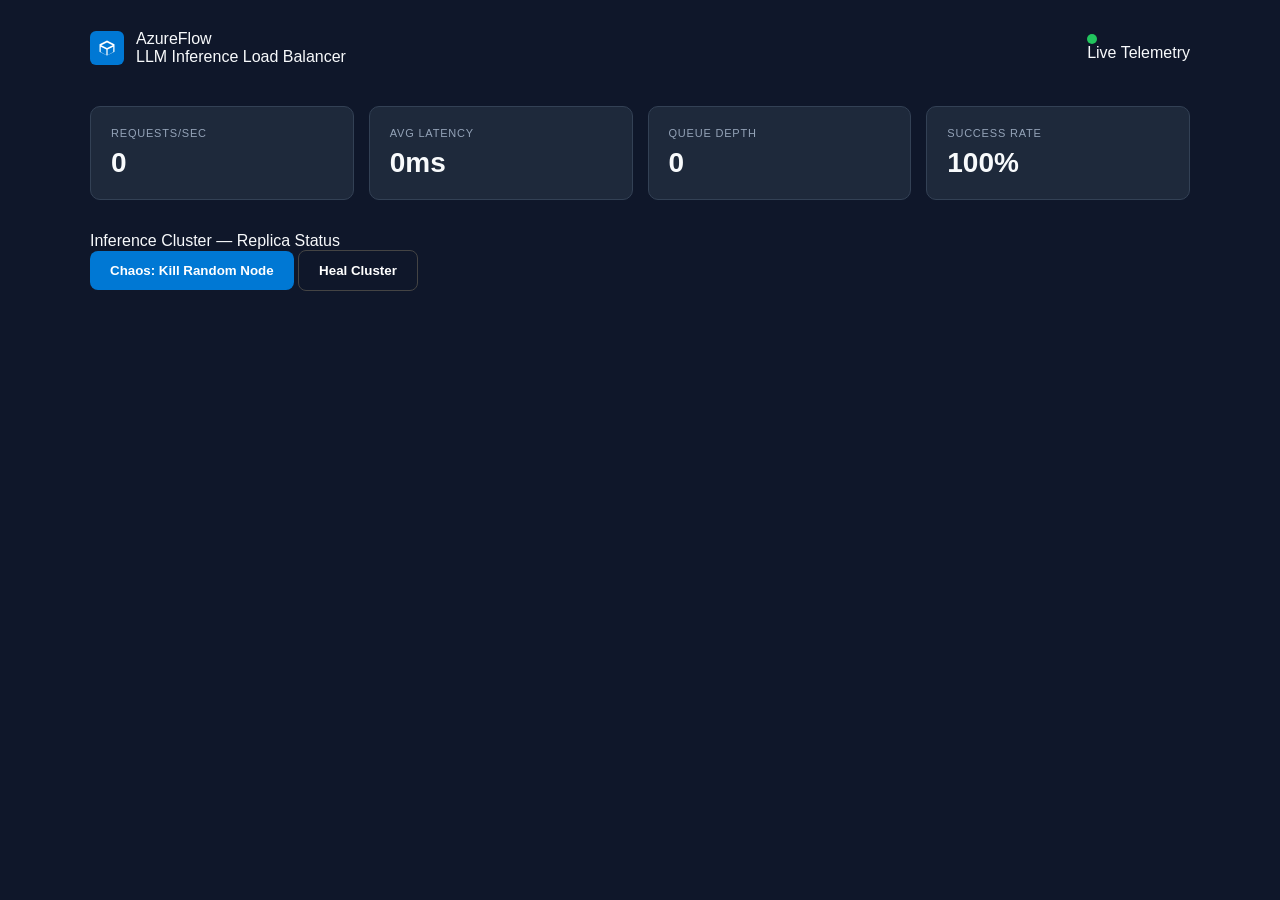
==== templates/index.html @ bf36f513 "Initial commit - AzureFlow LLM Load Balancer" ====
<!DOCTYPE html>
<html lang="en">
<head>
    <meta charset="UTF-8">
    <title>AzureFlow — MaaS Dashboard</title>
    <link rel="stylesheet" href="/static/style.css">
</head>
<body>
    <div class="root">
        <div class="topbar">
            <div class="brand">
                <div class="brand-icon"><svg viewBox="0 0 16 16"><path d="M8 2L2 5v6l6 3 6-3V5L8 2zm0 1.5l4.5 2.25L8 8 3.5 5.75 8 3.5zM3 7l4.5 2.25v4.25L3 11.25V7zm5.5 6.5v-4.25L13 7v4.25L8.5 13.5z"/></svg></div>
                <div>
                    <div class="brand-name">AzureFlow</div>
                    <div class="brand-sub">LLM Inference Load Balancer</div>
                </div>
            </div>
            <div class="status-pill"><div class="dot"></div><span>Live Telemetry</span></div>
        </div>

        <div class="metrics">
            <div class="metric"><div class="metric-label">Requests/sec</div><div id="rps" class="metric-value">0</div></div>
            <div class="metric"><div class="metric-label">Avg latency</div><div id="lat" class="metric-value">0ms</div></div>
            <div class="metric"><div class="metric-label">Queue depth</div><div id="queue" class="metric-value">0</div></div>
            <div class="metric"><div class="metric-label">Success rate</div><div id="srate" class="metric-value">100%</div></div>
        </div>

        <div class="section-label">Inference Cluster — Replica Status</div>
        <div class="nodes-grid" id="nodes-grid"></div>

        <div class="controls">
            <button class="btn btn-primary" onclick="killNode()">Chaos: Kill Random Node</button>
            <button class="btn" onclick="restoreNodes()">Heal Cluster</button>
            <span id="log-msg" style="font-size: 11px; color: #94a3b8; margin-left: 15px;"></span>
        </div>
    </div>
    <script src="/static/script.js"></script>
</body>
</html>
---- static/style.css ----
:root {
    --bg: #0f172a;
    --card: #1e293b;
    --text: #f8fafc;
    --text-dim: #94a3b8;
    --azure: #0078d4;
}

body { background: var(--bg); color: var(--text); font-family: 'Segoe UI', Tahoma, Geneva, Verdana, sans-serif; padding: 30px; margin: 0; }
.root { max-width: 1100px; margin: 0 auto; }

.topbar { display: flex; justify-content: space-between; align-items: center; margin-bottom: 2.5rem; }
.brand { display: flex; align-items: center; gap: 12px; }
.brand-icon { background: var(--azure); width: 34px; height: 34px; border-radius: 6px; display: flex; align-items: center; justify-content: center; }
.brand-icon svg { width: 20px; fill: white; }

.metrics { display: grid; grid-template-columns: repeat(4, 1fr); gap: 15px; margin-bottom: 2rem; }
.metric { background: var(--card); padding: 20px; border-radius: 10px; border: 1px solid #334155; }
.metric-label { font-size: 11px; color: var(--text-dim); text-transform: uppercase; letter-spacing: 0.8px; }
.metric-value { font-size: 28px; font-weight: bold; margin-top: 8px; }

.nodes-grid { display: grid; grid-template-columns: repeat(3, 1fr); gap: 15px; }
.node { background: var(--card); padding: 18px; border-radius: 12px; border: 1.5px solid #334155; transition: 0.3s ease; }
.node.hot { border-color: #ef4444; }
.node.cool { border-color: #22c55e; }

.bar-track { height: 6px; background: #0f172a; border-radius: 3px; margin: 15px 0; overflow: hidden; }
.bar-fill { height: 100%; transition: width 0.8s ease-in-out; }
.bar-green { background: #22c55e; }
.bar-red { background: #ef4444; }

.btn { padding: 12px 20px; border-radius: 8px; cursor: pointer; border: 1px solid #444; background: transparent; color: white; font-weight: 600; }
.btn-primary { background: var(--azure); border: none; }
.dot { width: 10px; height: 10px; background: #22c55e; border-radius: 50%; animation: pulse 2s infinite; }
@keyframes pulse { 0%, 100% { opacity: 1; } 50% { opacity: 0.2; } }
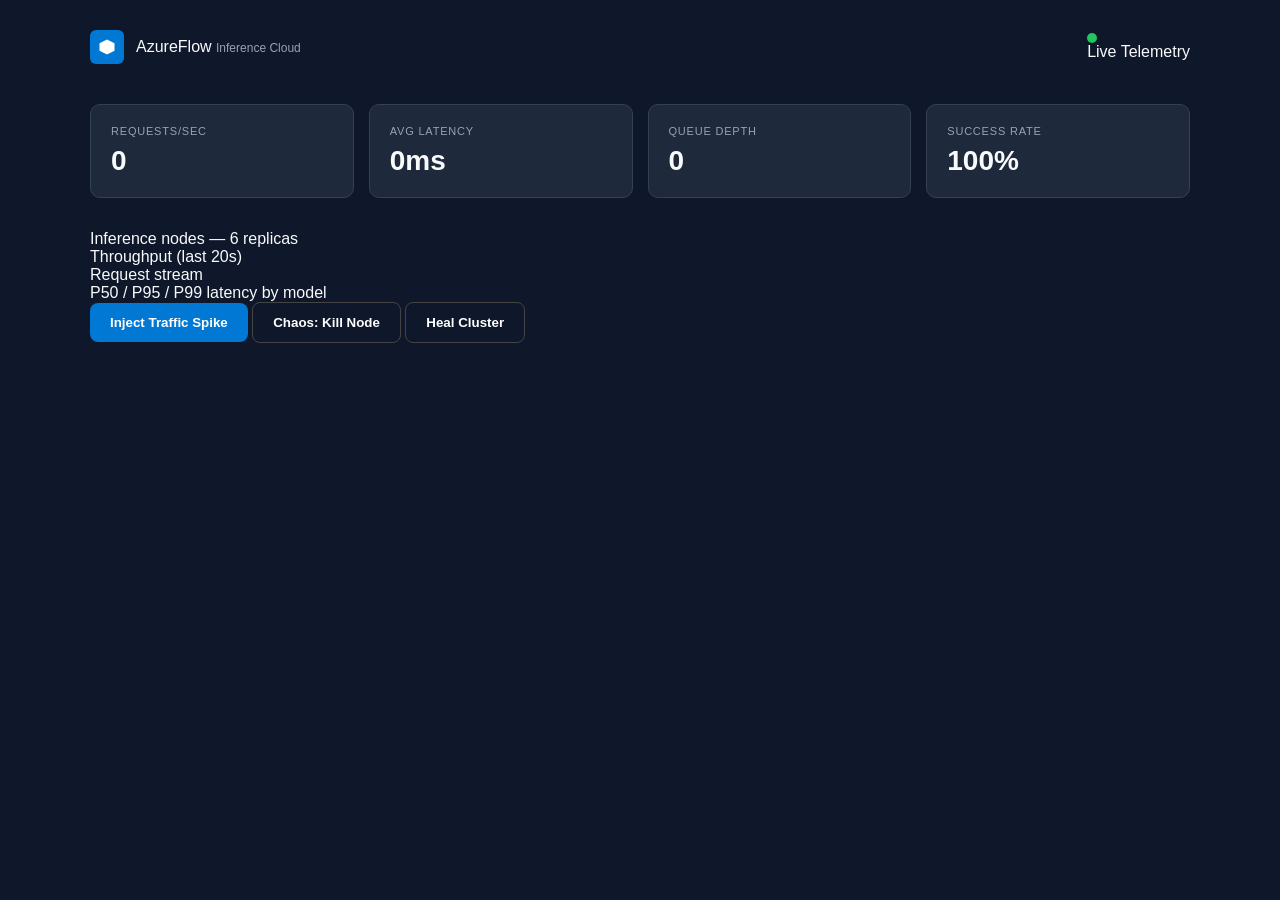
==== commit c840b4c1: "Update brand section and add new metrics" ====
--- a/templates/index.html
+++ b/templates/index.html
@@ -9,11 +9,8 @@
     <div class="root">
         <div class="topbar">
             <div class="brand">
-                <div class="brand-icon"><svg viewBox="0 0 16 16"><path d="M8 2L2 5v6l6 3 6-3V5L8 2zm0 1.5l4.5 2.25L8 8 3.5 5.75 8 3.5zM3 7l4.5 2.25v4.25L3 11.25V7zm5.5 6.5v-4.25L13 7v4.25L8.5 13.5z"/></svg></div>
-                <div>
-                    <div class="brand-name">AzureFlow</div>
-                    <div class="brand-sub">LLM Inference Load Balancer</div>
-                </div>
+                <div class="brand-icon"><svg width="18" fill="white" viewBox="0 0 16 16"><path d="M8 2L2 5v6l6 3 6-3V5L8 2z"/></svg></div>
+                <div class="brand-name">AzureFlow <span style="font-weight:normal; font-size:12px; color:#94a3b8">Inference Cloud</span></div>
             </div>
             <div class="status-pill"><div class="dot"></div><span>Live Telemetry</span></div>
         </div>
@@ -22,18 +19,33 @@
             <div class="metric"><div class="metric-label">Requests/sec</div><div id="rps" class="metric-value">0</div></div>
             <div class="metric"><div class="metric-label">Avg latency</div><div id="lat" class="metric-value">0ms</div></div>
             <div class="metric"><div class="metric-label">Queue depth</div><div id="queue" class="metric-value">0</div></div>
-            <div class="metric"><div class="metric-label">Success rate</div><div id="srate" class="metric-value">100%</div></div>
+            <div class="metric"><div class="metric-label">Success rate</div><div class="metric-value">100%</div></div>
         </div>
 
-        <div class="section-label">Inference Cluster — Replica Status</div>
+        <div class="section-label">Inference nodes — 6 replicas</div>
         <div class="nodes-grid" id="nodes-grid"></div>
 
+        <div class="section-label">Throughput (last 20s)</div>
+        <div class="throughput-row" id="tp-row"></div>
+
+        <div class="queue-section">
+            <div class="panel">
+                <div class="panel-title">Request stream</div>
+                <div class="request-list" id="req-list"></div>
+            </div>
+            <div class="panel">
+                <div class="panel-title">P50 / P95 / P99 latency by model</div>
+                <div class="latency-bars" id="lat-bars"></div>
+            </div>
+        </div>
+
         <div class="controls">
-            <button class="btn btn-primary" onclick="killNode()">Chaos: Kill Random Node</button>
-            <button class="btn" onclick="restoreNodes()">Heal Cluster</button>
-            <span id="log-msg" style="font-size: 11px; color: #94a3b8; margin-left: 15px;"></span>
+            <button class="btn btn-primary" onclick="addSpike()">Inject Traffic Spike</button>
+            <button class="btn" onclick="killNode()">Chaos: Kill Node</button>
+            <button class="btn" onclick="healNodes()">Heal Cluster</button>
+            <span id="sim-note" style="font-size:11px; color:#94a3b8; margin-left:10px;"></span>
         </div>
     </div>
     <script src="/static/script.js"></script>
 </body>
-</html>+</html>
